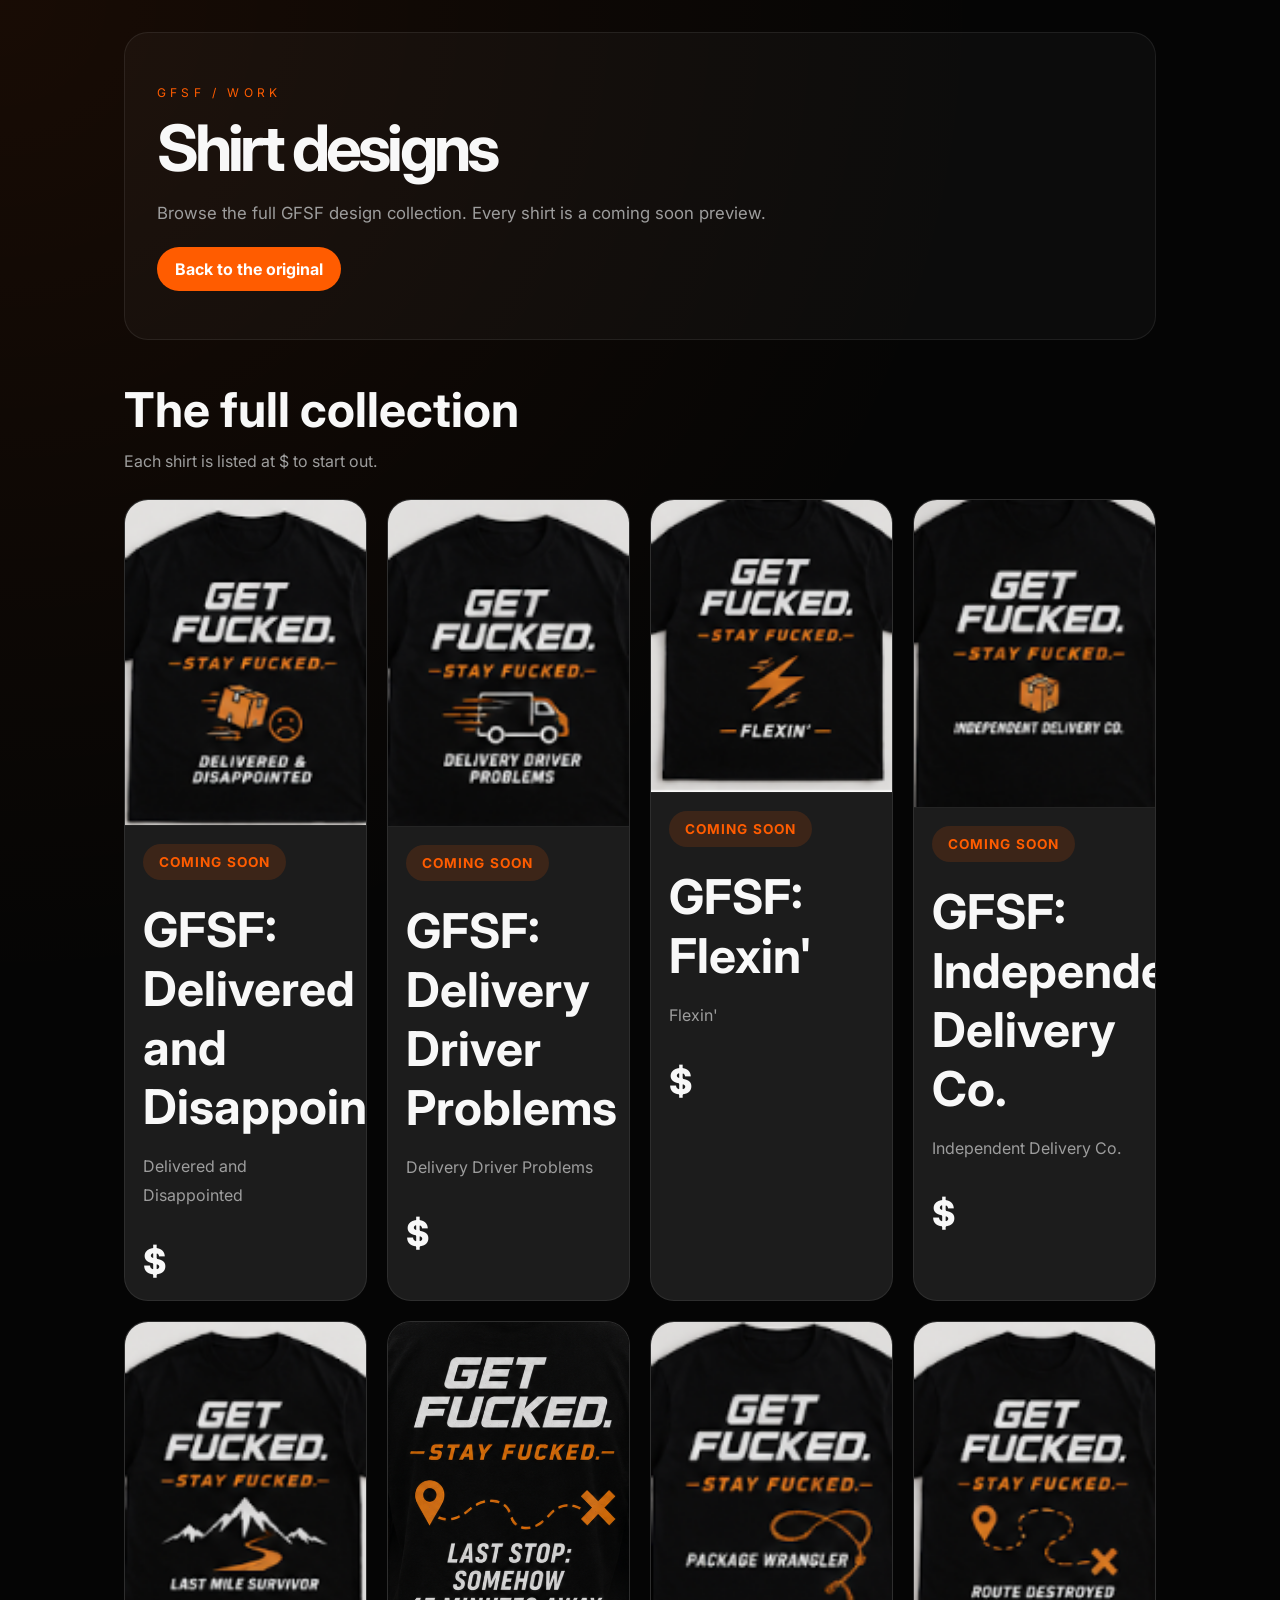
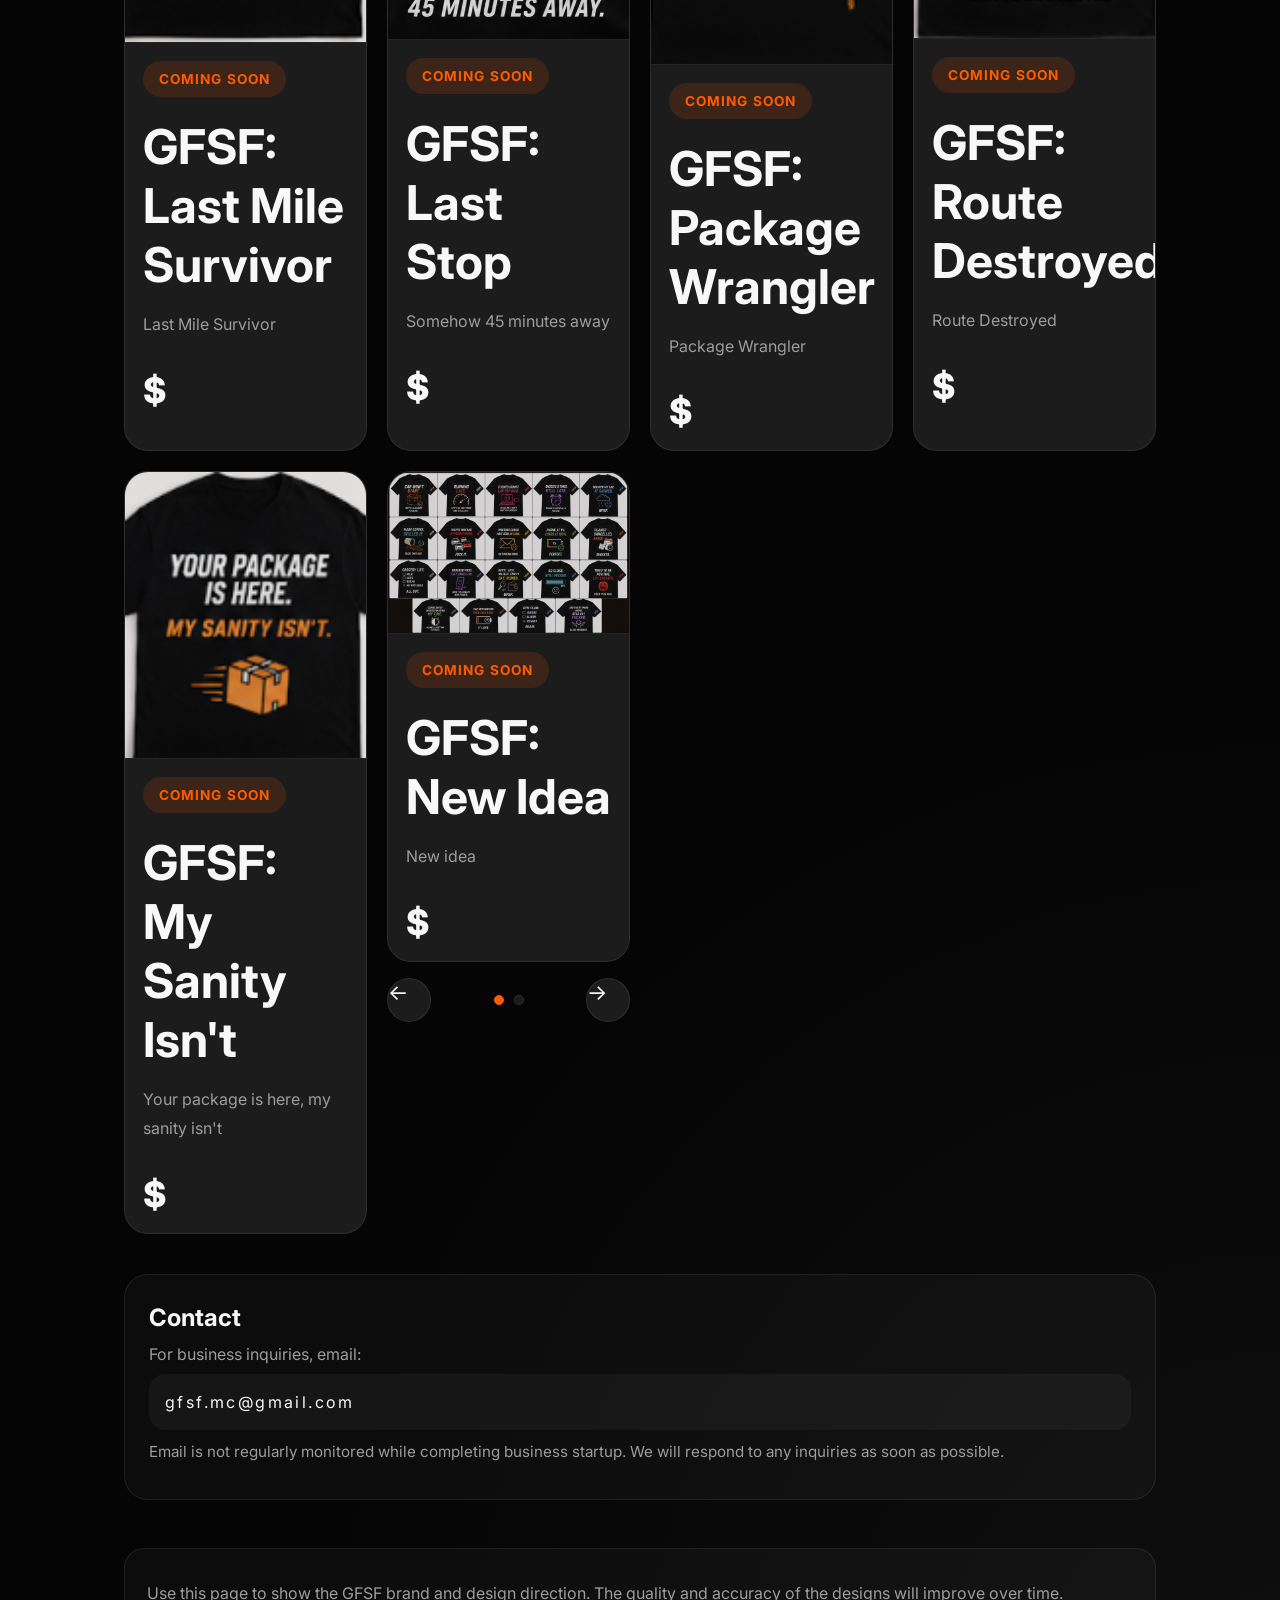
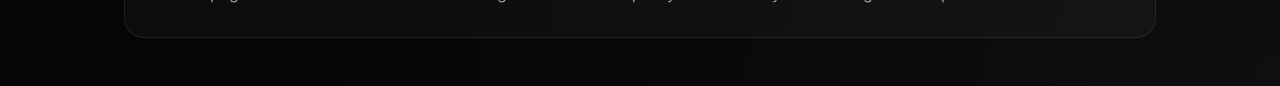
==== work.html @ 5cfa1e89 "May have corrected issue and got another page going!" ====
<!DOCTYPE html>
<html lang="en">
<head>
  <meta charset="UTF-8">
  <meta name="viewport" content="width=device-width, initial-scale=1.0">
  <title>GFSF Shirt Designs</title>
  <link rel="stylesheet" href="assets/css/styles.css">
</head>
<body>
  <div class="page">
    <header class="hero">
      <div class="hero-copy">
        <span class="eyebrow">GFSF / WORK</span>
        <h1>Shirt designs</h1>
        <p>Browse the full GFSF design collection. Every shirt is a coming soon preview.</p>
        <div class="hero-actions">
          <a class="store-link" href="index.html">Back to the original</a>
        </div>
      </div>
    </header>

    <main>
      <section class="products-section">
        <div class="section-header">
          <h2>The full collection</h2>
          <p>Each shirt is listed at $ to start out.</p>
        </div>
        <div class="products-grid">
          <article class="product-card"><div class="product-image"><img src="assets/images/gfsf-dad.png" alt="Delivered and Disappointed t-shirt design"></div><div class="product-info"><span class="badge">Coming Soon</span><h2>GFSF: Delivered and Disappointed</h2><p>Delivered and Disappointed</p><div class="product-price">$</div></div></article>
          <article class="product-card"><div class="product-image"><img src="assets/images/gfsf-ddp.png" alt="Delivery Driver Problems t-shirt design"></div><div class="product-info"><span class="badge">Coming Soon</span><h2>GFSF: Delivery Driver Problems</h2><p>Delivery Driver Problems</p><div class="product-price">$</div></div></article>
          <article class="product-card"><div class="product-image"><img src="assets/images/gfsf-flexin.png" alt="Flexin' t-shirt design"></div><div class="product-info"><span class="badge">Coming Soon</span><h2>GFSF: Flexin'</h2><p>Flexin'</p><div class="product-price">$</div></div></article>
          <article class="product-card"><div class="product-image"><img src="assets/images/gfsf-idc.png" alt="Independent Delivery Co. t-shirt design"></div><div class="product-info"><span class="badge">Coming Soon</span><h2>GFSF: Independent Delivery Co.</h2><p>Independent Delivery Co.</p><div class="product-price">$</div></div></article>
          <article class="product-card"><div class="product-image"><img src="assets/images/gfsf-lastmile.png" alt="Last Mile Survivor t-shirt design"></div><div class="product-info"><span class="badge">Coming Soon</span><h2>GFSF: Last Mile Survivor</h2><p>Last Mile Survivor</p><div class="product-price">$</div></div></article>
          <article class="product-card"><div class="product-image"><img src="assets/images/gfsf-laststop.png" alt="Last Stop: Somehow 45 minutes away t-shirt design"></div><div class="product-info"><span class="badge">Coming Soon</span><h2>GFSF: Last Stop</h2><p>Somehow 45 minutes away</p><div class="product-price">$</div></div></article>
          <article class="product-card"><div class="product-image"><img src="assets/images/gfsf-pw.png" alt="Package Wrangler t-shirt design"></div><div class="product-info"><span class="badge">Coming Soon</span><h2>GFSF: Package Wrangler</h2><p>Package Wrangler</p><div class="product-price">$</div></div></article>
          <article class="product-card"><div class="product-image"><img src="assets/images/gfsf-rd.png" alt="Route Destroyed t-shirt design"></div><div class="product-info"><span class="badge">Coming Soon</span><h2>GFSF: Route Destroyed</h2><p>Route Destroyed</p><div class="product-price">$</div></div></article>
          <article class="product-card"><div class="product-image"><img src="assets/images/gfsf-sanity.png" alt="Your package is here, my sanity isn't t-shirt design"></div><div class="product-info"><span class="badge">Coming Soon</span><h2>GFSF: My Sanity Isn't</h2><p>Your package is here, my sanity isn't</p><div class="product-price">$</div></div></article>
          <div class="idea-carousel" aria-label="New GFSF shirt ideas">
            <input class="carousel-toggle" type="radio" name="new-idea" id="new-idea-one" checked>
            <input class="carousel-toggle" type="radio" name="new-idea" id="new-idea-two">
            <div class="idea-slides">
              <article class="product-card idea-slide idea-slide-one">
                <div class="product-image"><img src="assets/images/newideas.png" alt="New GFSF t-shirt design idea one"></div>
                <div class="product-info"><span class="badge">Coming Soon</span><h2>GFSF: New Idea</h2><p>New idea</p><div class="product-price">$</div></div>
              </article>
              <article class="product-card idea-slide idea-slide-two">
                <div class="product-image"><img src="assets/images/newideas2.png" alt="New GFSF t-shirt design idea two"></div>
                <div class="product-info"><span class="badge">Coming Soon</span><h2>GFSF: New Idea 2</h2><p>New idea</p><div class="product-price">$</div></div>
              </article>
            </div>
            <div class="carousel-controls">
              <label class="carousel-arrow arrow-one" for="new-idea-two" aria-label="Show next new idea">&#8592;</label>
              <label class="carousel-arrow arrow-two" for="new-idea-one" aria-label="Show previous new idea">&#8592;</label>
              <div class="carousel-dots" aria-label="Choose a new idea">
                <label class="carousel-dot" for="new-idea-one"><span class="screen-reader-text">Show new idea 1</span></label>
                <label class="carousel-dot" for="new-idea-two"><span class="screen-reader-text">Show new idea 2</span></label>
              </div>
              <label class="carousel-arrow arrow-one" for="new-idea-two" aria-label="Show next new idea">&#8594;</label>
              <label class="carousel-arrow arrow-two" for="new-idea-one" aria-label="Show previous new idea">&#8594;</label>
            </div>
          </div>
        </div>
      </section>

      <section class="contact-section">
        <div class="contact-card">
          <h2>Contact</h2>
          <p>For business inquiries, email:</p>
          <div class="contact-email">gfsf.mc@gmail.com</div>
          <p class="contact-note">Email is not regularly monitored while completing business startup. We will respond to any inquiries as soon as possible.</p>
        </div>
      </section>
    </main>

    <footer class="footer">
      <p>Use this page to show the GFSF brand and design direction. The quality and accuracy of the designs will improve over time.</p>
    </footer>
  </div>
</body>
</html>
---- assets/css/styles.css ----
@import url('https://fonts.googleapis.com/css2?family=Inter:wght@400;500;600;700;800&display=swap');

:root {
  color-scheme: dark;
  --bg: #050505;
  --panel: #111111;
  --panel-strong: #1c1c1c;
  --text: #f8f8f8;
  --muted: #9d9d9d;
  --accent: #ff5c00;
  --border: rgba(255, 255, 255, 0.08);
  --radius: 24px;
}

* {
  box-sizing: border-box;
}

body {
  margin: 0;
  min-height: 100vh;
  font-family: 'Inter', sans-serif;
  background: radial-gradient(circle at top left, rgba(255, 92, 0, 0.08), transparent 28%),
    radial-gradient(circle at bottom right, rgba(255, 255, 255, 0.04), transparent 28%),
    var(--bg);
  color: var(--text);
}

.page {
  max-width: 1080px;
  margin: 0 auto;
  padding: 32px 24px 48px;
}

.hero {
  padding: 48px 32px;
  border: 1px solid var(--border);
  border-radius: var(--radius);
  background: rgba(255, 255, 255, 0.03);
  margin-bottom: 40px;
}

.eyebrow {
  display: inline-block;
  font-size: 0.75rem;
  letter-spacing: 0.35em;
  text-transform: uppercase;
  color: var(--accent);
  margin-bottom: 18px;
}

.hero h1 {
  margin: 0;
  font-size: clamp(3rem, 5vw, 5.2rem);
  line-height: 0.95;
  letter-spacing: -0.06em;
}

.hero p {
  margin: 24px 0 0;
  font-size: 1.05rem;
  max-width: 720px;
  color: var(--muted);
}

.hero-actions {
  margin-top: 24px;
}

.store-link {
  display: inline-flex;
  align-items: center;
  justify-content: center;
  padding: 12px 18px;
  border-radius: 999px;
  background: var(--accent);
  color: #fff;
  font-weight: 700;
  text-decoration: none;
  transition: transform 0.2s ease, box-shadow 0.2s ease;
}

.store-link:hover {
  transform: translateY(-2px);
  box-shadow: 0 10px 28px rgba(255, 92, 0, 0.25);
}

.products-section {
  margin-top: 12px;
}

.section-header {
  display: flex;
  flex-direction: column;
  gap: 12px;
  margin-bottom: 28px;
}

.section-header h2 {
  margin: 0;
  font-size: clamp(2rem, 4vw, 3rem);
}

.section-header p {
  margin: 0;
  color: var(--muted);
  max-width: 720px;
}

.products-grid {
  display: grid;
  gap: 20px;
  grid-template-columns: repeat(auto-fit, minmax(240px, 1fr));
}

.product-card {
  background: var(--panel-strong);
  border: 1px solid var(--border);
  border-radius: 24px;
  overflow: hidden;
  transition: transform 0.2s ease, box-shadow 0.2s ease;
}

.product-card:hover {
  transform: translateY(-3px);
  box-shadow: 0 16px 42px rgba(0, 0, 0, 0.2);
}

.product-image {
  background: var(--panel);
  border-bottom: 1px solid var(--border);
}

.product-image img {
  width: 100%;
  display: block;
}

.product-info {
  padding: 18px;
}

.badge {
  display: inline-flex;
  padding: 10px 16px;
  border-radius: 999px;
  background: rgba(255, 92, 0, 0.14);
  color: var(--accent);
  font-weight: 700;
  font-size: 0.85rem;
  letter-spacing: 0.08em;
  text-transform: uppercase;
}

.product-info h2 {
  margin: 20px 0 16px;
  font-size: clamp(2rem, 4vw, 3rem);
}

.product-info p {
  margin: 0;
  color: var(--muted);
  line-height: 1.8;
}

.product-price {
  margin: 30px 0 0;
  font-size: 2.2rem;
  font-weight: 800;
  letter-spacing: -0.02em;
}

.idea-carousel {
  min-width: 0;
}

.carousel-toggle {
  position: absolute;
  opacity: 0;
  pointer-events: none;
}

.idea-slides {
  display: grid;
}

.idea-slide {
  grid-area: 1 / 1;
  animation: slide-in 0.25s ease;
}

.idea-slide-two {
  display: none;
}

#new-idea-two:checked ~ .idea-slides .idea-slide-one {
  display: none;
}

#new-idea-two:checked ~ .idea-slides .idea-slide-two {
  display: block;
}

.carousel-controls {
  display: flex;
  align-items: center;
  justify-content: space-between;
  gap: 16px;
  margin-top: 16px;
}

.arrow-two {
  display: none;
}

#new-idea-two:checked ~ .carousel-controls .arrow-one {
  display: none;
}

#new-idea-two:checked ~ .carousel-controls .arrow-two {
  display: inline-flex;
}

.carousel-arrow,
.carousel-dot {
  border: 1px solid var(--border);
  color: var(--text);
  background: var(--panel-strong);
  cursor: pointer;
}

.carousel-arrow {
  width: 44px;
  height: 44px;
  border-radius: 50%;
  font-size: 1.35rem;
}

.carousel-arrow:hover,
.carousel-arrow:focus-visible,
.carousel-dot:hover,
.carousel-dot:focus-visible {
  border-color: var(--accent);
  color: var(--accent);
}

.carousel-dots {
  display: flex;
  gap: 10px;
}

.carousel-dot {
  width: 10px;
  height: 10px;
  padding: 0;
  border-radius: 50%;
}

.carousel-dot.is-active {
  background: var(--accent);
  border-color: var(--accent);
}

#new-idea-one:checked ~ .carousel-controls .carousel-dot:first-child,
#new-idea-two:checked ~ .carousel-controls .carousel-dot:last-child {
  background: var(--accent);
  border-color: var(--accent);
}

.screen-reader-text {
  position: absolute;
  width: 1px;
  height: 1px;
  padding: 0;
  margin: -1px;
  overflow: hidden;
  clip: rect(0, 0, 0, 0);
  white-space: nowrap;
  border: 0;
}

@keyframes slide-in {
  from { opacity: 0.35; transform: translateX(10px); }
  to { opacity: 1; transform: translateX(0); }
}

.note {
  margin: 18px 0 0;
  color: var(--muted);
  font-size: 0.96rem;
}

.contact-section {
  margin-top: 40px;
}

.contact-card {
  padding: 28px 24px;
  border-radius: 24px;
  background: rgba(255, 255, 255, 0.03);
  border: 1px solid var(--border);
}

.contact-card h2 {
  margin: 0 0 12px;
  font-size: 1.5rem;
}

.contact-card p {
  margin: 0 0 10px;
  color: var(--muted);
}

.contact-email {
  margin: 0 0 12px;
  padding: 18px 16px;
  border-radius: 16px;
  background: rgba(255, 255, 255, 0.04);
  color: var(--text);
  letter-spacing: 0.15em;
}

.contact-note {
  margin: 0;
  color: var(--muted);
  font-size: 0.95rem;
}

.footer {
  margin-top: 48px;
  padding: 18px 22px;
  border-radius: 20px;
  background: rgba(255, 255, 255, 0.03);
  border: 1px solid var(--border);
  color: var(--muted);
}

@media (max-width: 780px) {
  .product-card {
    grid-template-columns: 1fr;
  }
}

@media (max-width: 520px) {
  .page {
    padding: 22px 16px 32px;
  }

  .hero {
    padding: 32px 22px;
  }

  .product-info {
    padding: 24px;
  }
}
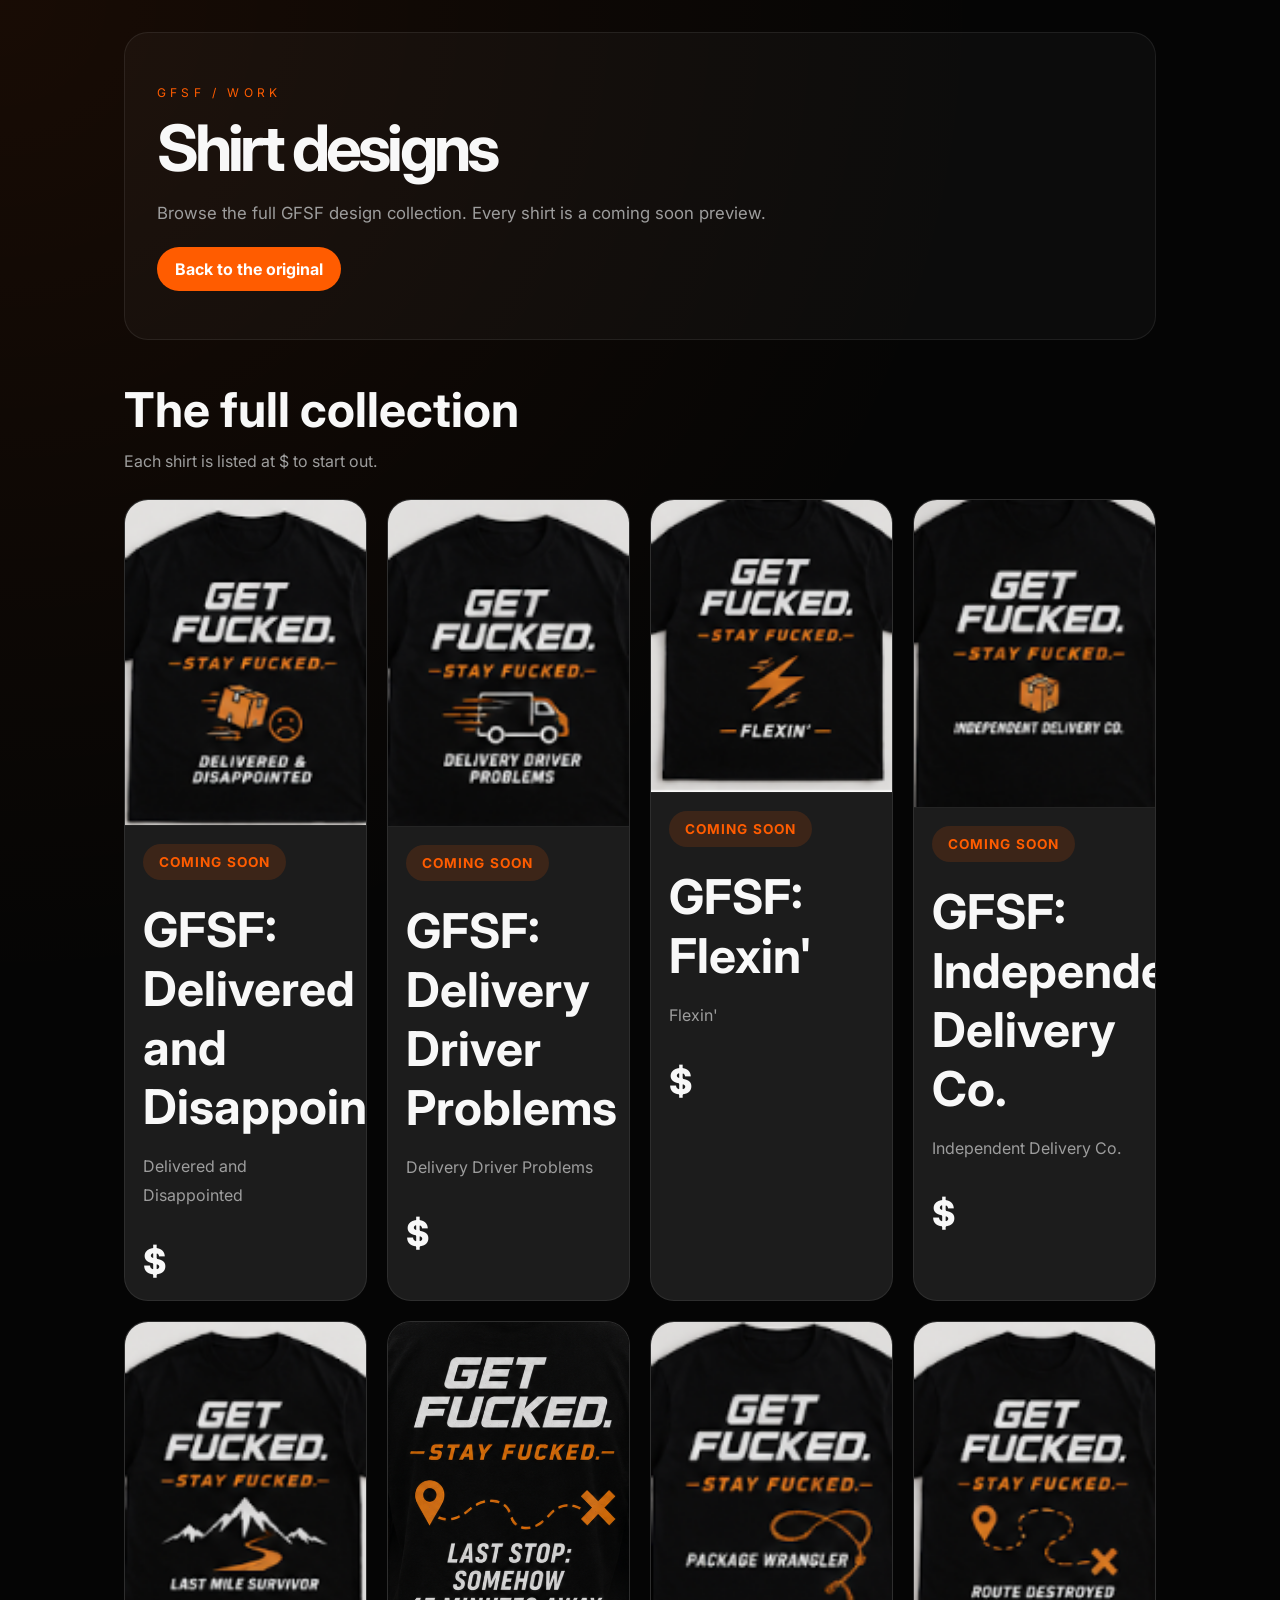
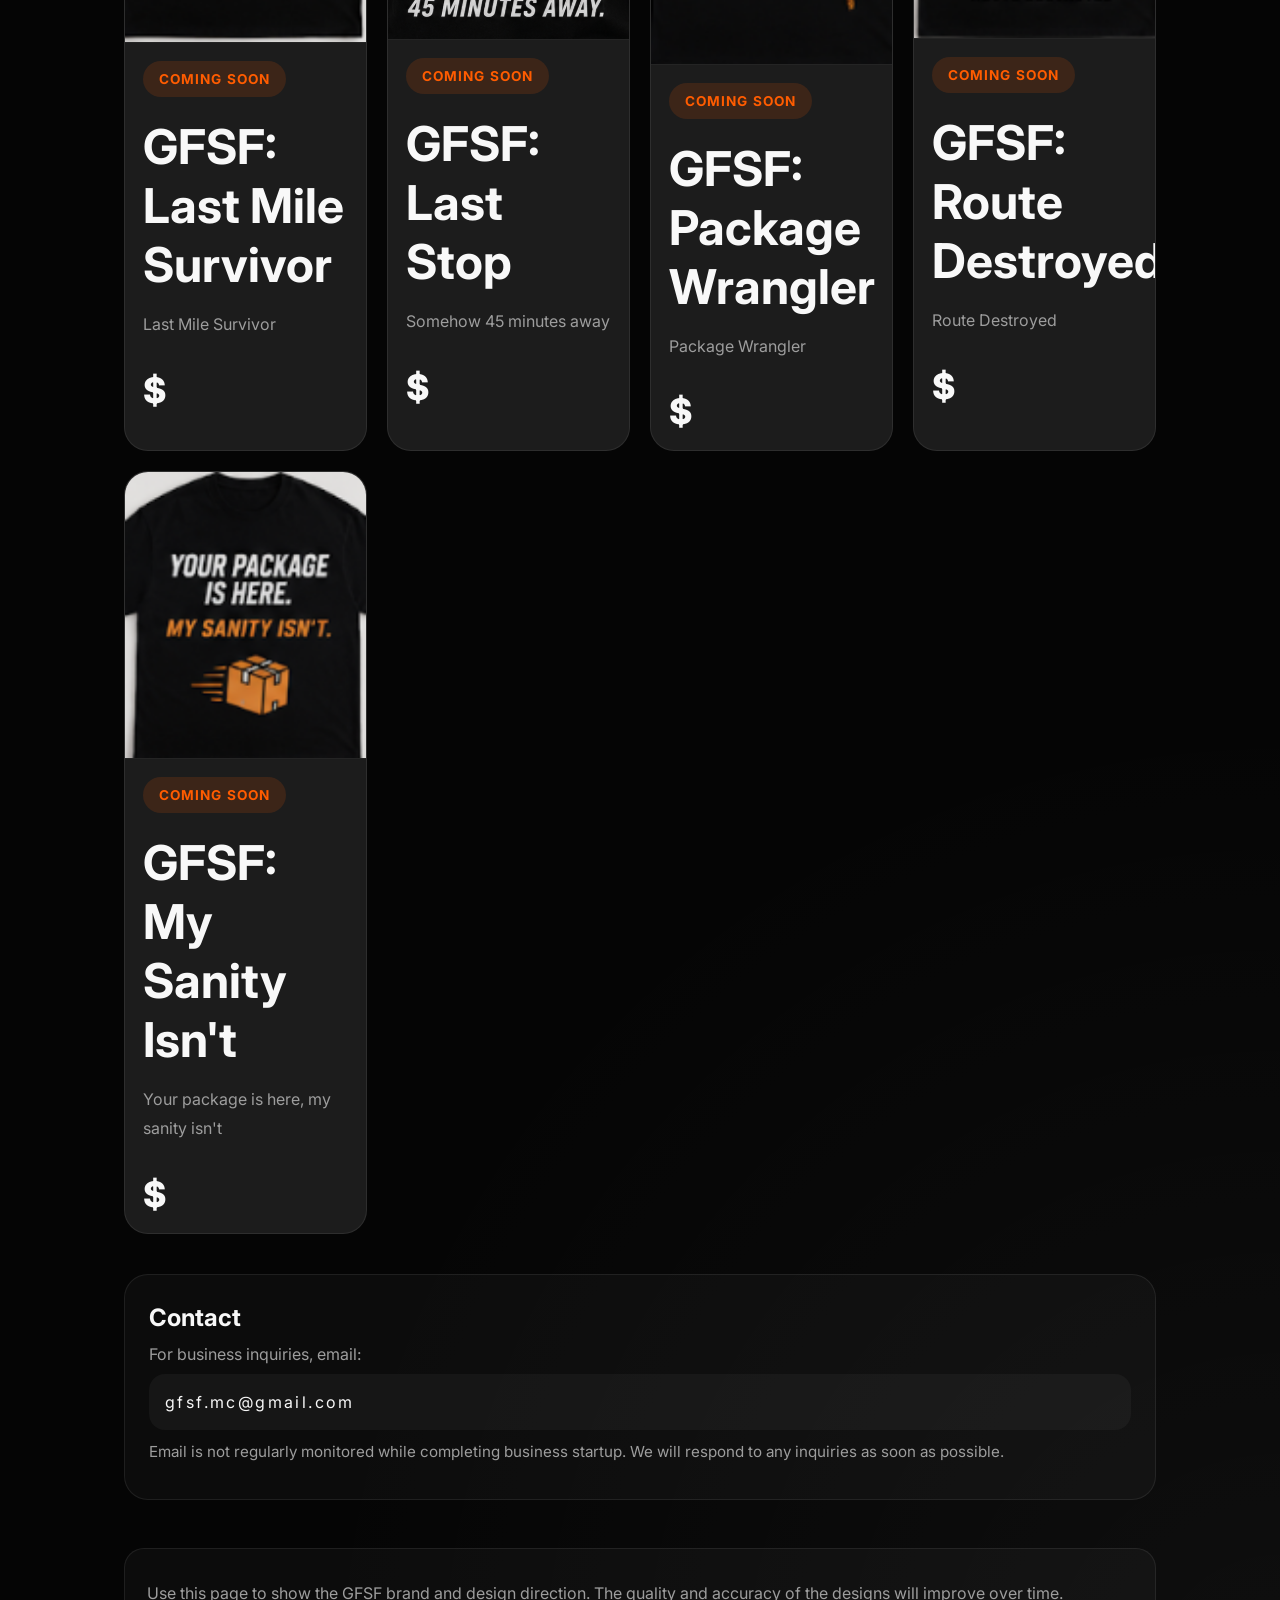
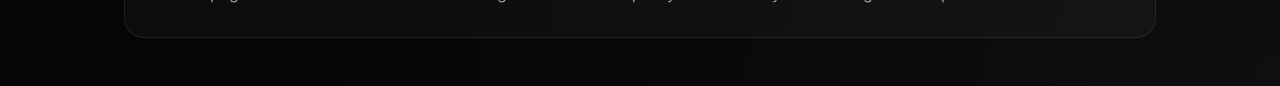
==== commit a7d7947f: "simple errors" ====
--- a/work.html
+++ b/work.html
@@ -35,30 +35,7 @@
           <article class="product-card"><div class="product-image"><img src="assets/images/gfsf-pw.png" alt="Package Wrangler t-shirt design"></div><div class="product-info"><span class="badge">Coming Soon</span><h2>GFSF: Package Wrangler</h2><p>Package Wrangler</p><div class="product-price">$</div></div></article>
           <article class="product-card"><div class="product-image"><img src="assets/images/gfsf-rd.png" alt="Route Destroyed t-shirt design"></div><div class="product-info"><span class="badge">Coming Soon</span><h2>GFSF: Route Destroyed</h2><p>Route Destroyed</p><div class="product-price">$</div></div></article>
           <article class="product-card"><div class="product-image"><img src="assets/images/gfsf-sanity.png" alt="Your package is here, my sanity isn't t-shirt design"></div><div class="product-info"><span class="badge">Coming Soon</span><h2>GFSF: My Sanity Isn't</h2><p>Your package is here, my sanity isn't</p><div class="product-price">$</div></div></article>
-          <div class="idea-carousel" aria-label="New GFSF shirt ideas">
-            <input class="carousel-toggle" type="radio" name="new-idea" id="new-idea-one" checked>
-            <input class="carousel-toggle" type="radio" name="new-idea" id="new-idea-two">
-            <div class="idea-slides">
-              <article class="product-card idea-slide idea-slide-one">
-                <div class="product-image"><img src="assets/images/newideas.png" alt="New GFSF t-shirt design idea one"></div>
-                <div class="product-info"><span class="badge">Coming Soon</span><h2>GFSF: New Idea</h2><p>New idea</p><div class="product-price">$</div></div>
-              </article>
-              <article class="product-card idea-slide idea-slide-two">
-                <div class="product-image"><img src="assets/images/newideas2.png" alt="New GFSF t-shirt design idea two"></div>
-                <div class="product-info"><span class="badge">Coming Soon</span><h2>GFSF: New Idea 2</h2><p>New idea</p><div class="product-price">$</div></div>
-              </article>
-            </div>
-            <div class="carousel-controls">
-              <label class="carousel-arrow arrow-one" for="new-idea-two" aria-label="Show next new idea">&#8592;</label>
-              <label class="carousel-arrow arrow-two" for="new-idea-one" aria-label="Show previous new idea">&#8592;</label>
-              <div class="carousel-dots" aria-label="Choose a new idea">
-                <label class="carousel-dot" for="new-idea-one"><span class="screen-reader-text">Show new idea 1</span></label>
-                <label class="carousel-dot" for="new-idea-two"><span class="screen-reader-text">Show new idea 2</span></label>
-              </div>
-              <label class="carousel-arrow arrow-one" for="new-idea-two" aria-label="Show next new idea">&#8594;</label>
-              <label class="carousel-arrow arrow-two" for="new-idea-one" aria-label="Show previous new idea">&#8594;</label>
-            </div>
-          </div>
+
         </div>
       </section>
 
--- a/assets/css/styles.css
+++ b/assets/css/styles.css
@@ -170,119 +170,6 @@
   letter-spacing: -0.02em;
 }
 
-.idea-carousel {
-  min-width: 0;
-}
-
-.carousel-toggle {
-  position: absolute;
-  opacity: 0;
-  pointer-events: none;
-}
-
-.idea-slides {
-  display: grid;
-}
-
-.idea-slide {
-  grid-area: 1 / 1;
-  animation: slide-in 0.25s ease;
-}
-
-.idea-slide-two {
-  display: none;
-}
-
-#new-idea-two:checked ~ .idea-slides .idea-slide-one {
-  display: none;
-}
-
-#new-idea-two:checked ~ .idea-slides .idea-slide-two {
-  display: block;
-}
-
-.carousel-controls {
-  display: flex;
-  align-items: center;
-  justify-content: space-between;
-  gap: 16px;
-  margin-top: 16px;
-}
-
-.arrow-two {
-  display: none;
-}
-
-#new-idea-two:checked ~ .carousel-controls .arrow-one {
-  display: none;
-}
-
-#new-idea-two:checked ~ .carousel-controls .arrow-two {
-  display: inline-flex;
-}
-
-.carousel-arrow,
-.carousel-dot {
-  border: 1px solid var(--border);
-  color: var(--text);
-  background: var(--panel-strong);
-  cursor: pointer;
-}
-
-.carousel-arrow {
-  width: 44px;
-  height: 44px;
-  border-radius: 50%;
-  font-size: 1.35rem;
-}
-
-.carousel-arrow:hover,
-.carousel-arrow:focus-visible,
-.carousel-dot:hover,
-.carousel-dot:focus-visible {
-  border-color: var(--accent);
-  color: var(--accent);
-}
-
-.carousel-dots {
-  display: flex;
-  gap: 10px;
-}
-
-.carousel-dot {
-  width: 10px;
-  height: 10px;
-  padding: 0;
-  border-radius: 50%;
-}
-
-.carousel-dot.is-active {
-  background: var(--accent);
-  border-color: var(--accent);
-}
-
-#new-idea-one:checked ~ .carousel-controls .carousel-dot:first-child,
-#new-idea-two:checked ~ .carousel-controls .carousel-dot:last-child {
-  background: var(--accent);
-  border-color: var(--accent);
-}
-
-.screen-reader-text {
-  position: absolute;
-  width: 1px;
-  height: 1px;
-  padding: 0;
-  margin: -1px;
-  overflow: hidden;
-  clip: rect(0, 0, 0, 0);
-  white-space: nowrap;
-  border: 0;
-}
-
-@keyframes slide-in {
-  from { opacity: 0.35; transform: translateX(10px); }
-  to { opacity: 1; transform: translateX(0); }
-}
 
 .note {
   margin: 18px 0 0;
